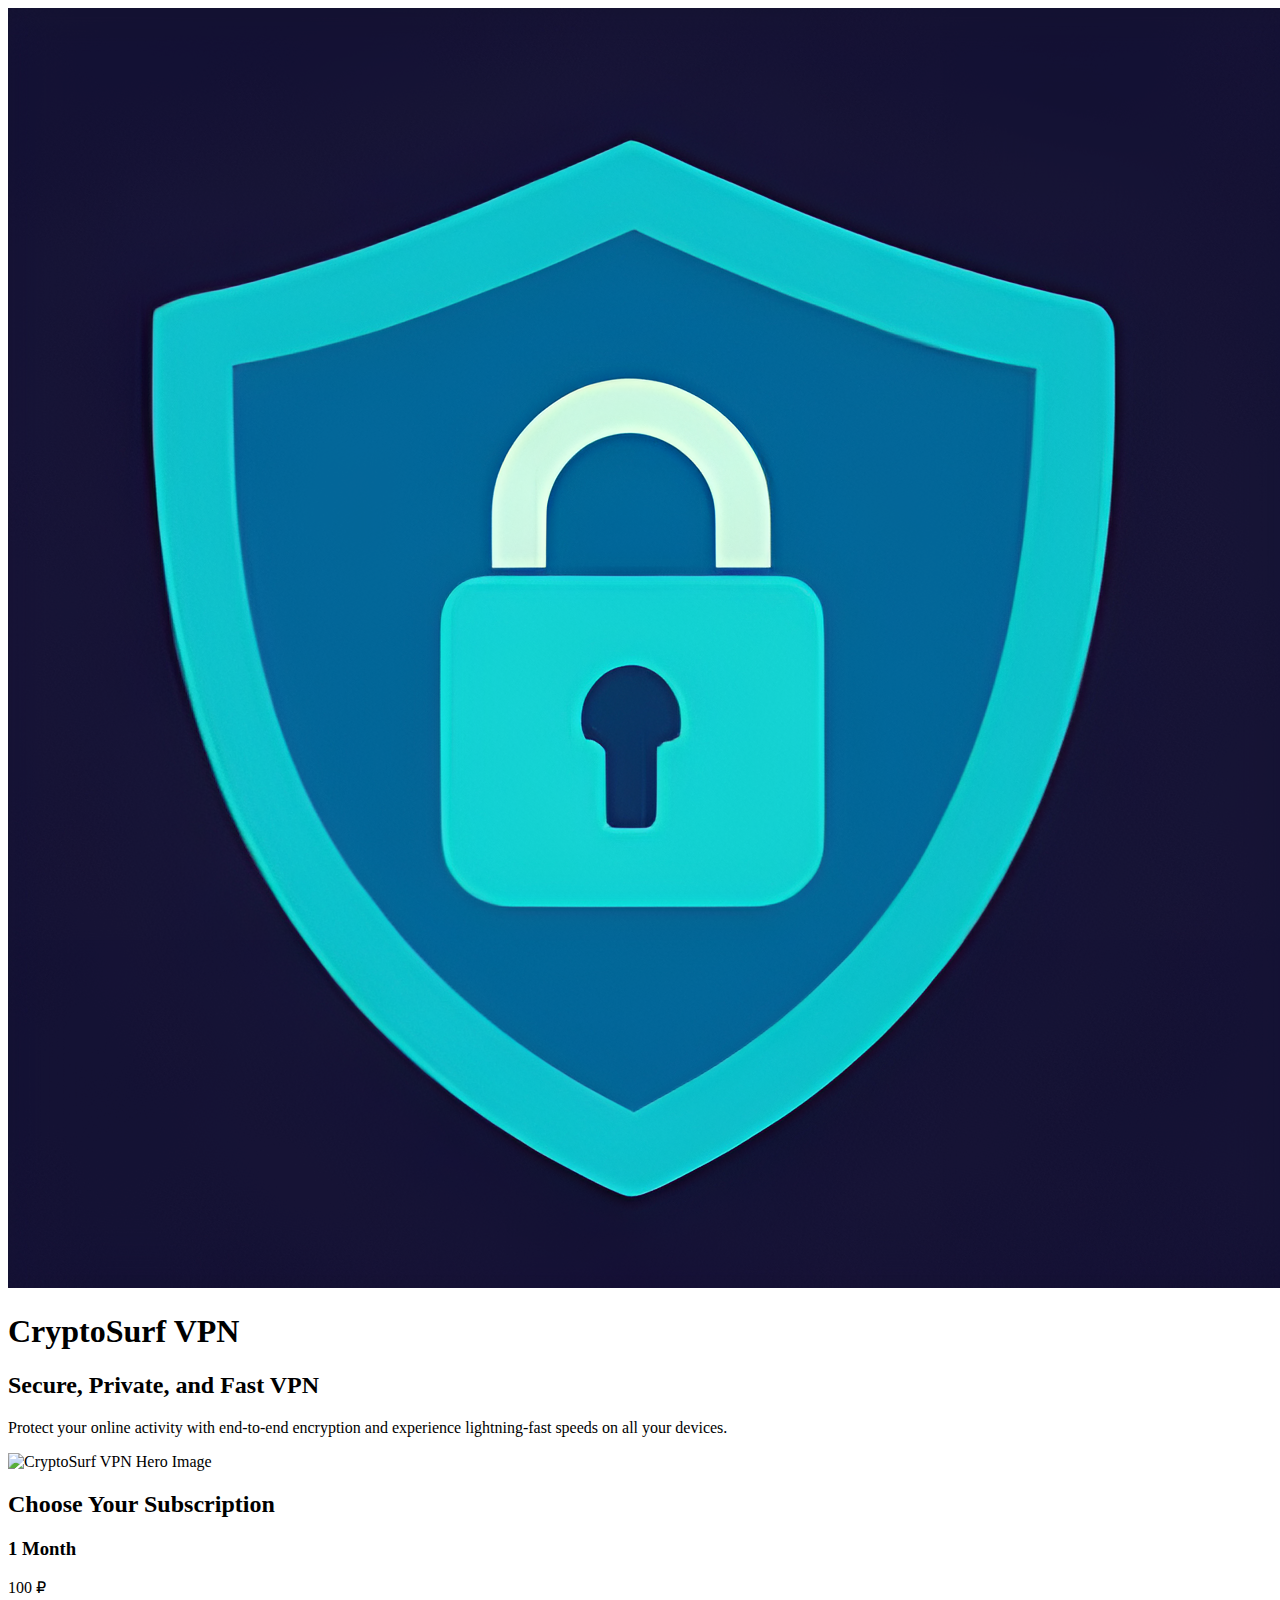
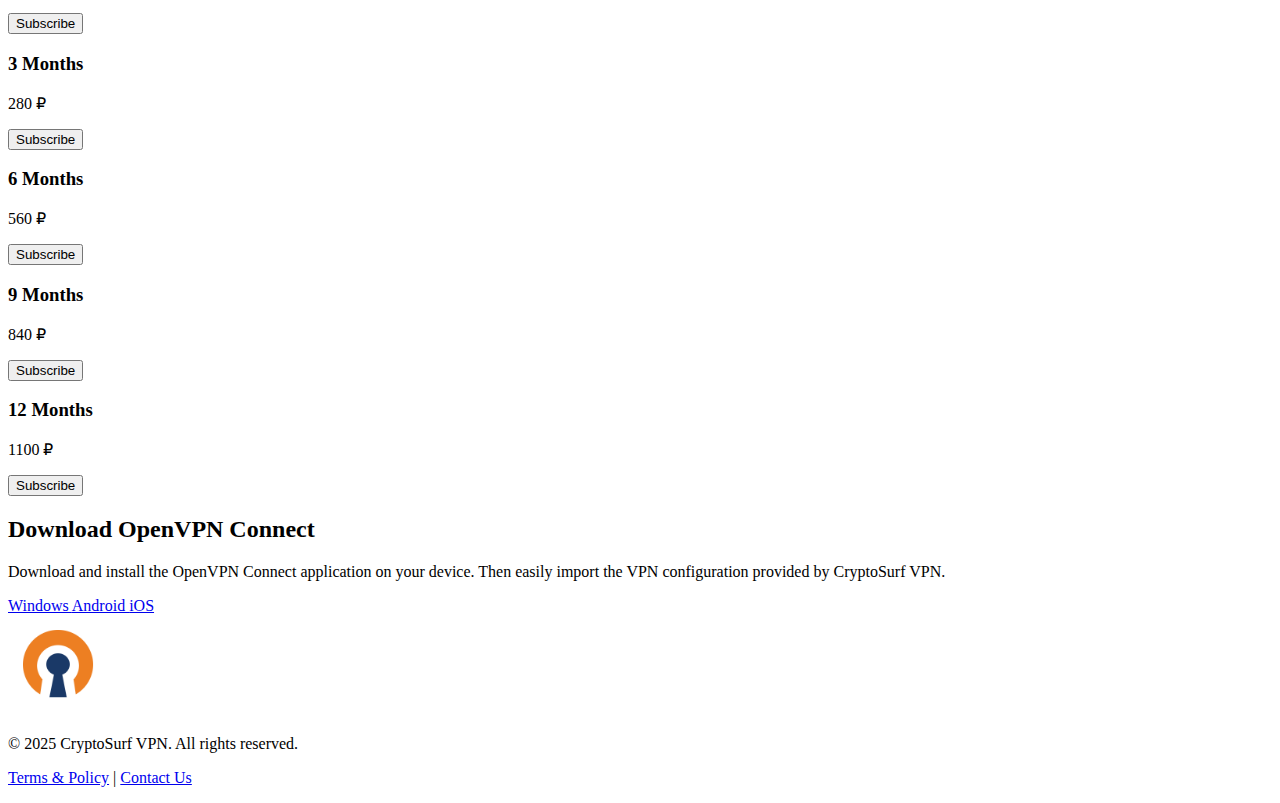
==== index.html @ ebb80f8a "Initial Commit" ====
<!DOCTYPE html>
<html lang="en">
<head>
  <meta charset="UTF-8" />
  <title>CryptoSurf VPN</title>
  <link rel="stylesheet" href="styles.css" />
  <!-- You can include additional meta tags or icons as needed -->
</head>
<body>
  <!-- HEADER -->
  <header>
    <div class="logo-container">
      <!-- Replace the src with your own CryptoSurf VPN logo image -->
      <img src="/images/logotip.jpg" alt="CryptoSurf VPN Logo">
      <h1>CryptoSurf VPN</h1>
    </div>
    <!-- Optional Navigation or Links -->
    <nav>
      <!-- You can add anchor links to different sections if needed -->
      <!-- <a href="#plans">Plans</a> -->
      <!-- <a href="#download">Download</a> -->
    </nav>
  </header>

  <!-- HERO SECTION -->
  <section class="hero">
    <div class="hero-content">
      <h2>Secure, Private, and Fast VPN</h2>
      <p>
        Protect your online activity with end-to-end encryption and experience lightning-fast speeds on all your devices. 
      </p>
      <!-- Replace the src with your second CryptoSurf VPN image if desired -->
      <img src="/images/logo.png" alt="CryptoSurf VPN Hero Image" />
    </div>
  </section>

  <!-- PLANS SECTION -->
  <section class="plans" id="plans">
    <h2>Choose Your Subscription</h2>
    <div class="plan-cards">
      <div class="plan">
        <h3>1 Month</h3>
        <p class="price">100 ₽</p>
        <button>Subscribe</button>
      </div>
      <div class="plan">
        <h3>3 Months</h3>
        <p class="price">280 ₽</p>
        <button>Subscribe</button>
      </div>
      <div class="plan">
        <h3>6 Months</h3>
        <p class="price">560 ₽</p>
        <button>Subscribe</button>
      </div>
      <div class="plan">
        <h3>9 Months</h3>
        <p class="price">840 ₽</p>
        <button>Subscribe</button>
      </div>
      <div class="plan">
        <h3>12 Months</h3>
        <p class="price">1100 ₽</p>
        <button>Subscribe</button>
      </div>
    </div>
  </section>

  <!-- DOWNLOAD SECTION -->
  <section class="download" id="download">
    <h2>Download OpenVPN Connect</h2>
    <p>
      Download and install the OpenVPN Connect application on your device. Then easily import the VPN configuration provided by CryptoSurf VPN.
    </p>
    <div class="download-links">
      <a href="https://openvpn.net/client/client-connect-vpn-for-windows/" target="_blank">
        Windows
      </a>
      <a href="https://play.google.com/store/apps/details?id=net.openvpn.openvpn&hl=en&pli=1" target="_blank">
        Android
      </a>
      <a href="https://apps.apple.com/us/app/openvpn-connect-openvpn-app/id590379981" target="_blank">
        iOS
      </a>
    </div>
    <!-- Replace the src with your OpenVPN icon/logo if desired -->
    <img src="/images/ovpn.png" alt="OpenVPN Connect Logo" style="width:100px;">
  </section>

  <!-- FOOTER SECTION -->
  <footer>
    <p>&copy; 2025 CryptoSurf VPN. All rights reserved.</p>
    <p>
      <a href="#terms">Terms &amp; Policy</a> | 
      <a href="#contact">Contact Us</a>
    </p>
  </footer>

</body>
</html>
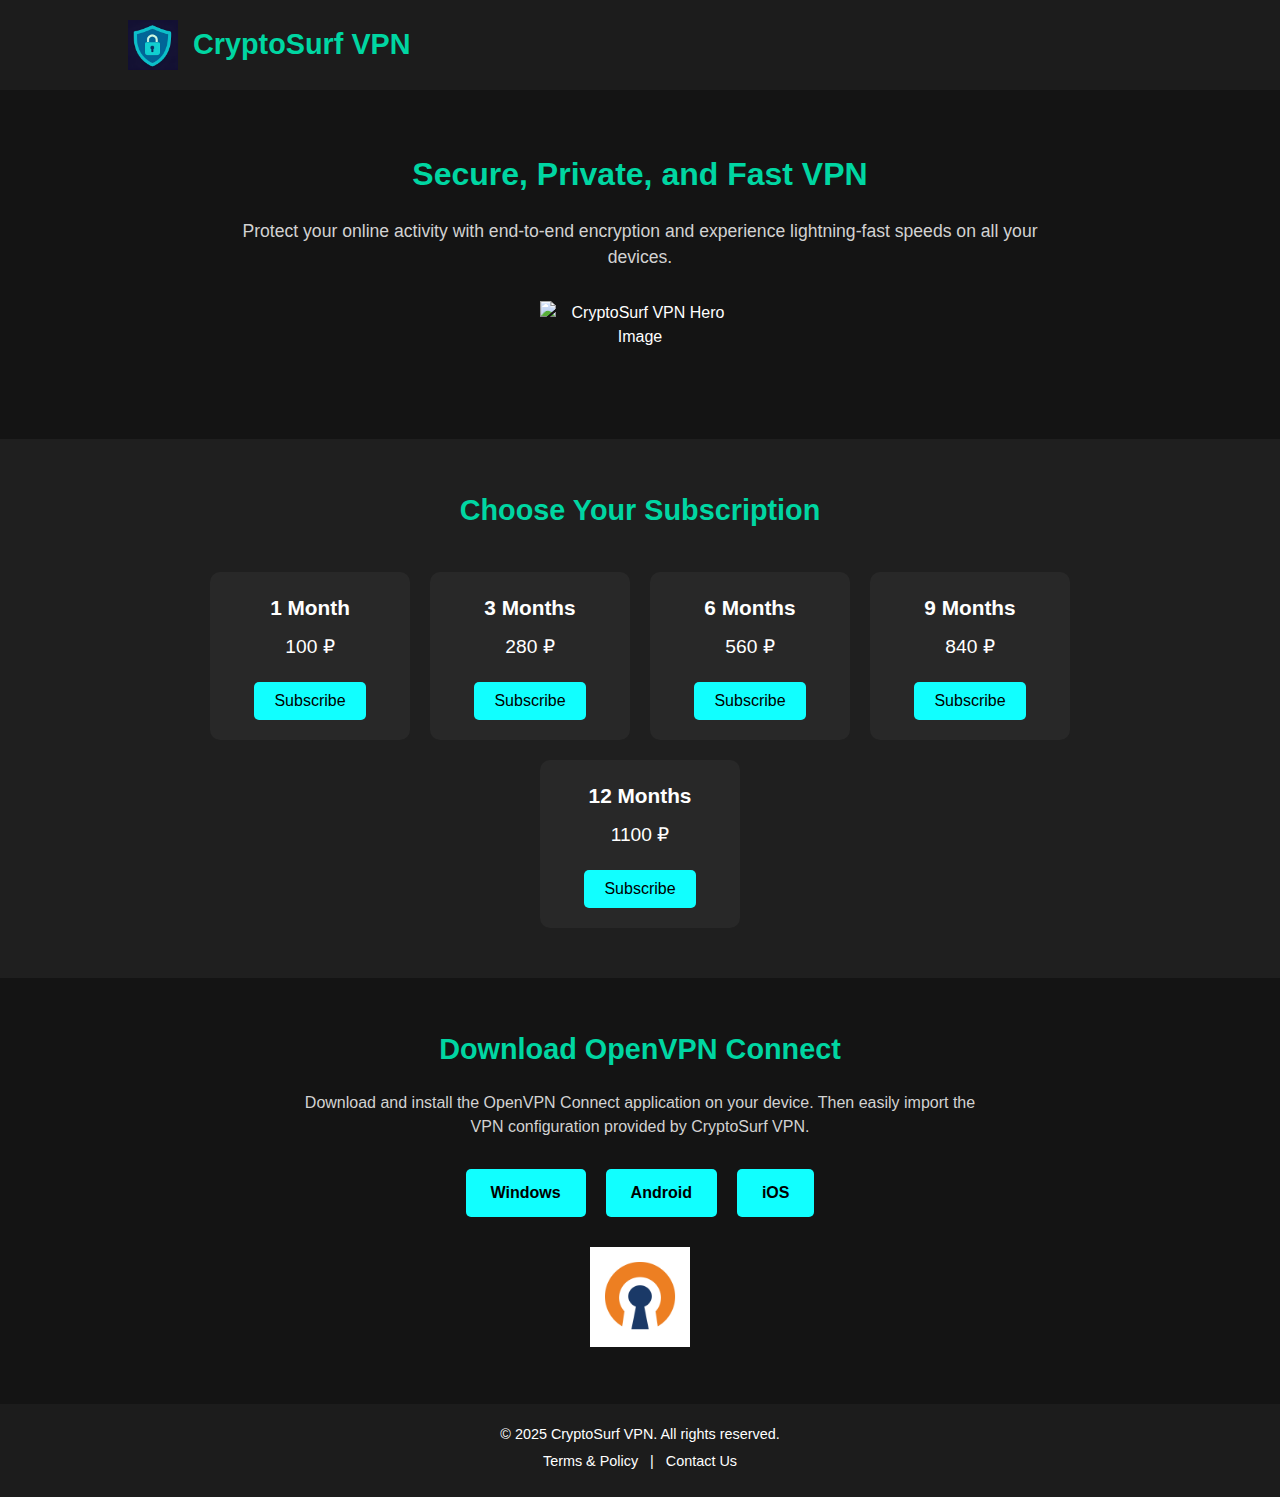
==== commit 15ecceb1: "fixed mismatch in style.css input" ====
--- a/index.html
+++ b/index.html
@@ -3,7 +3,8 @@
 <head>
   <meta charset="UTF-8" />
   <title>CryptoSurf VPN</title>
-  <link rel="stylesheet" href="styles.css" />
+  <link rel="stylesheet" href="style.css" />
+
   <!-- You can include additional meta tags or icons as needed -->
 </head>
 <body>
--- a/style.css
+++ b/style.css
@@ -0,0 +1,218 @@
+* {
+    margin: 0;
+    padding: 0;
+    box-sizing: border-box;
+}
+
+body {
+    font-family: Arial, sans-serif;
+    background-color: #0d0d0d; /* Dark background */
+    color: #ffffff;
+    line-height: 1.5;
+}
+
+/* Header Section */
+header {
+    background-color: #1c1c1c;
+    display: flex;
+    align-items: center;
+    justify-content: space-between;
+    padding: 20px 10%;
+}
+
+header .logo-container {
+    display: flex;
+    align-items: center;
+}
+
+header .logo-container img {
+    height: 50px;
+    margin-right: 15px;
+}
+
+header .logo-container h1 {
+    font-size: 1.8rem;
+    font-weight: bold;
+    color: #00d6a2; /* An accent color for your brand */
+}
+
+nav a {
+    color: #ffffff;
+    text-decoration: none;
+    margin-left: 20px;
+    font-weight: bold;
+    transition: color 0.3s;
+}
+
+nav a:hover {
+    color: #00d6a2;
+}
+
+/* Hero Section */
+.hero {
+    background-color: #141414;
+    text-align: center;
+    padding: 60px 10%;
+}
+
+.hero-content {
+    max-width: 800px;
+    margin: 0 auto;
+}
+
+.hero-content img {
+    width: 200px; /* Adjust as needed */
+    display: block;
+    margin: 30px auto;
+}
+
+.hero-content h2 {
+    font-size: 2rem;
+    margin-bottom: 20px;
+    color: #00d6a2;
+}
+
+.hero-content p {
+    font-size: 1.1rem;
+    margin-bottom: 30px;
+    color: #d2d2d2;
+}
+
+/* Plans Section */
+.plans {
+    background-color: #1f1f1f;
+    padding: 50px 10%;
+}
+
+.plans h2 {
+    text-align: center;
+    font-size: 1.8rem;
+    margin-bottom: 40px;
+    color: #00d6a2;
+}
+
+.plan-cards {
+    display: flex;
+    flex-wrap: wrap;
+    justify-content: center;
+    gap: 20px;
+}
+
+.plan {
+    background-color: #282828;
+    border-radius: 10px;
+    width: 200px;
+    padding: 20px;
+    text-align: center;
+    transition: transform 0.3s;
+}
+
+.plan:hover {
+    transform: translateY(-5px);
+}
+
+.plan h3 {
+    margin-bottom: 10px;
+    font-size: 1.3rem;
+    color: #ffffff;
+}
+
+.plan .price {
+    font-size: 1.2rem;
+    margin-bottom: 20px;
+    color: #fff;
+}
+
+.plan button {
+    background-color: #11FFFF;
+    color: #000;
+    border: none;
+    border-radius: 5px;
+    padding: 10px 20px;
+    font-size: 1rem;
+    cursor: pointer;
+    transition: background-color 0.3s;
+}
+
+.plan button:hover {
+    background-color: #0CE0FE;
+}
+
+/* Download Section */
+.download {
+    background-color: #141414;
+    padding: 50px 10%;
+    text-align: center;
+}
+
+.download h2 {
+    font-size: 1.8rem;
+    margin-bottom: 20px;
+    color: #00d6a2;
+}
+
+.download p {
+    font-size: 1rem;
+    max-width: 700px;
+    margin: 0 auto 30px auto;
+    color: #d2d2d2;
+}
+
+.download-links {
+    display: flex;
+    justify-content: center;
+    flex-wrap: wrap;
+    gap: 20px;
+    margin-bottom: 30px;
+}
+
+.download-links a {
+    display: inline-block;
+    text-decoration: none;
+    color: #000000;
+    background-color: #11FFFF;
+    padding: 12px 25px;
+    border-radius: 5px;
+    font-weight: bold;
+    transition: background-color 0.3s;
+}
+
+.download-links a:hover {
+    background-color: #0CE0FE;
+}
+
+/* Footer Section */
+footer {
+    background-color: #1c1c1c;
+    padding: 20px 10%;
+    text-align: center;
+    font-size: 0.9rem;
+    color: #ffffff;
+}
+
+footer p {
+    margin-bottom: 5px;
+}
+
+footer a {
+    color: #ffffff;
+    text-decoration: none;
+    margin: 0 8px;
+    transition: color 0.3s;
+}
+
+footer a:hover {
+    color: #00d6a2;
+}
+
+/* Responsive Design for smaller screens */
+@media (max-width: 768px) {
+    .plan-cards {
+        flex-direction: column;
+        align-items: center;
+    }
+    .plan {
+        width: 80%;
+        max-width: 300px;
+    }
+}
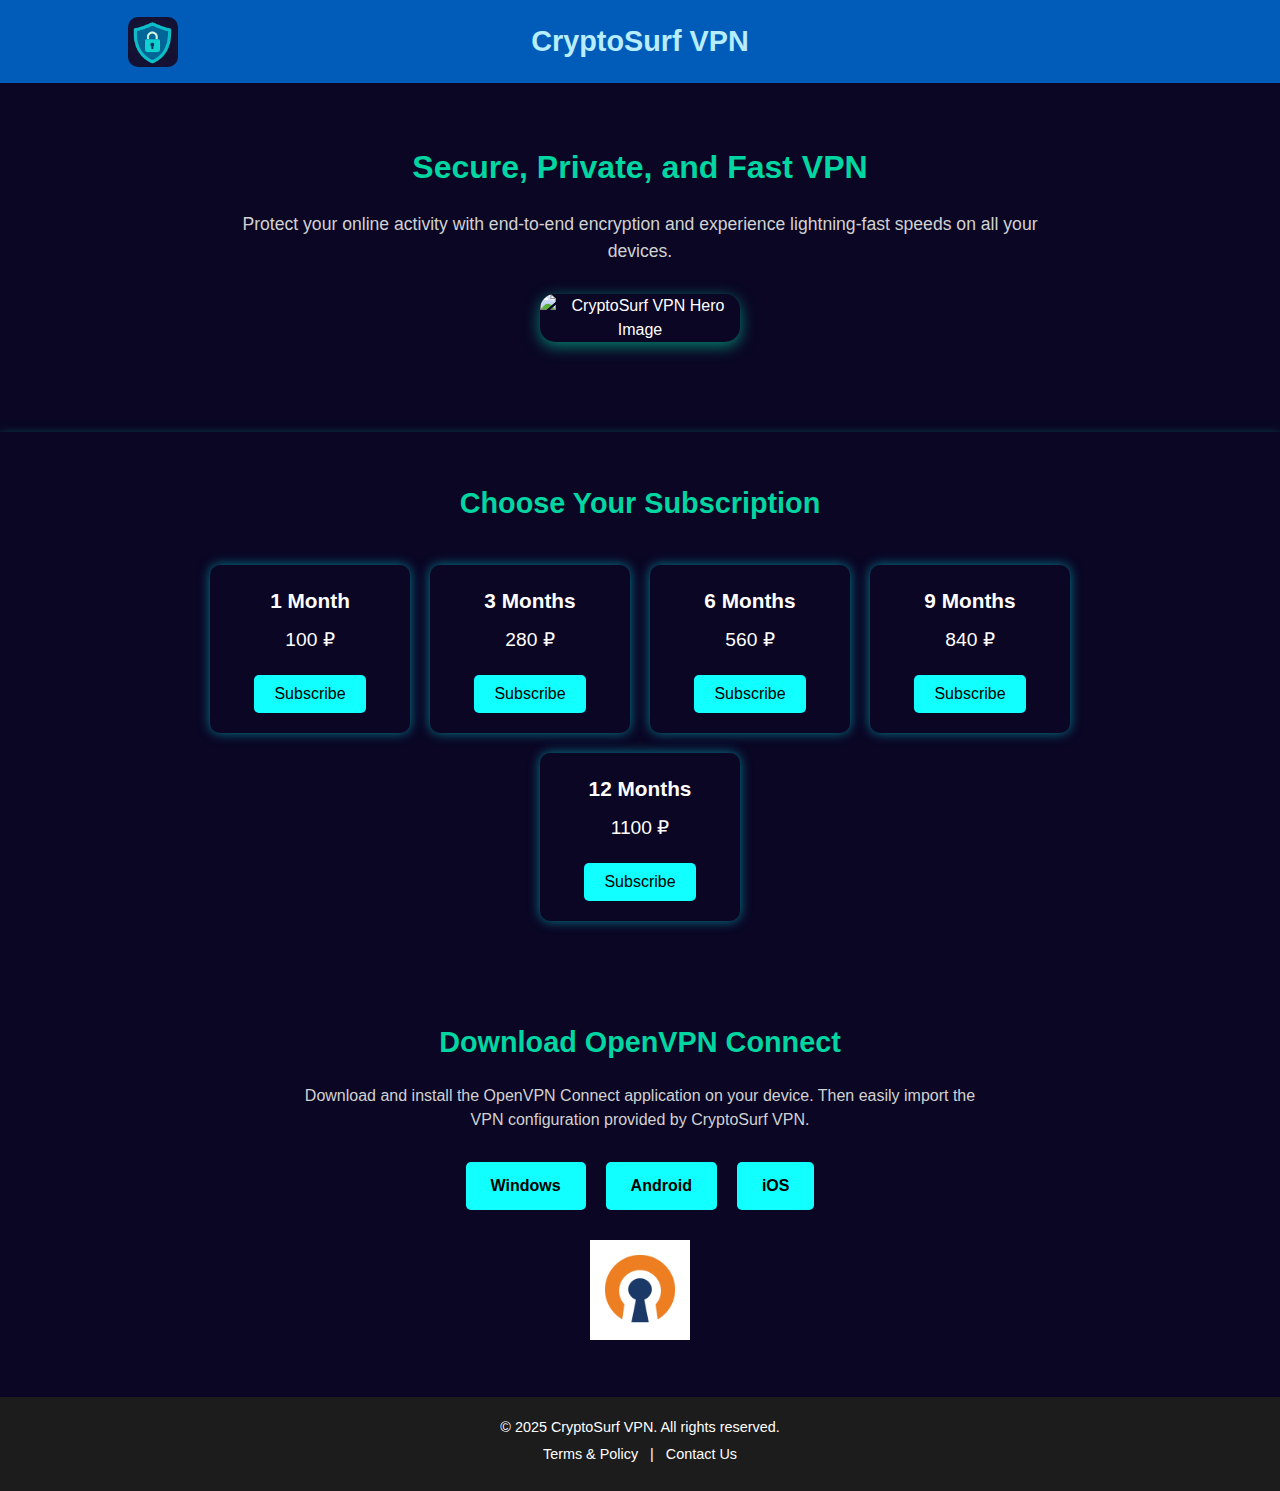
==== commit 334e45bd: "Changed colors to blue and purple, added shadows" ====
--- a/index.html
+++ b/index.html
@@ -4,6 +4,7 @@
   <meta charset="UTF-8" />
   <title>CryptoSurf VPN</title>
   <link rel="stylesheet" href="style.css" />
+  <script src="script.js"></script>
 
   <!-- You can include additional meta tags or icons as needed -->
 </head>
@@ -96,6 +97,5 @@
       <a href="#contact">Contact Us</a>
     </p>
   </footer>
-
 </body>
 </html>
--- a/style.css
+++ b/style.css
@@ -3,39 +3,47 @@
     padding: 0;
     box-sizing: border-box;
 }
-
 body {
     font-family: Arial, sans-serif;
     background-color: #0d0d0d; /* Dark background */
     color: #ffffff;
     line-height: 1.5;
 }
-
 /* Header Section */
 header {
-    background-color: #1c1c1c;
+    background-color: #005CB8;
     display: flex;
     align-items: center;
     justify-content: space-between;
     padding: 20px 10%;
-}
-
+    box-shadow: 0 4px 6px rgba(173, 216, 230, 0.5); /* Light-blue shadow */
+}
 header .logo-container {
     display: flex;
     align-items: center;
-}
-
+    justify-content: center;
+    width: 100%;
+    position: relative;
+}
+header .logo-container img {
+    position: absolute;
+    left: 0;
+}
+header .logo-container h1 {
+    margin: 0 auto;
+}
 header .logo-container img {
     height: 50px;
     margin-right: 15px;
-}
-
+    border-radius: 10px;
+}
 header .logo-container h1 {
     font-size: 1.8rem;
     font-weight: bold;
-    color: #00d6a2; /* An accent color for your brand */
-}
-
+    color: #B8ECFF; /* An accent color for your brand */
+    text-align: center;
+    flex: 1;
+}
 nav a {
     color: #ffffff;
     text-decoration: none;
@@ -43,86 +51,76 @@
     font-weight: bold;
     transition: color 0.3s;
 }
-
 nav a:hover {
     color: #00d6a2;
 }
-
 /* Hero Section */
 .hero {
-    background-color: #141414;
+    background-color: #0A0624;
     text-align: center;
     padding: 60px 10%;
 }
-
 .hero-content {
     max-width: 800px;
     margin: 0 auto;
 }
-
 .hero-content img {
     width: 200px; /* Adjust as needed */
     display: block;
     margin: 30px auto;
-}
-
+    border-radius: 15px; /* Rounded corners */
+    box-shadow: 0 4px 15px rgba(0, 214, 162, 0.6); /* Glowing shadow */
+}
 .hero-content h2 {
     font-size: 2rem;
     margin-bottom: 20px;
     color: #00d6a2;
 }
-
 .hero-content p {
     font-size: 1.1rem;
     margin-bottom: 30px;
     color: #d2d2d2;
 }
-
 /* Plans Section */
 .plans {
-    background-color: #1f1f1f;
+    background-color: #0A0624;
     padding: 50px 10%;
-}
-
+    box-shadow: 0 4px 10px rgba(0, 214, 162, 0.6); /* Glowing shadow */
+}
 .plans h2 {
     text-align: center;
     font-size: 1.8rem;
     margin-bottom: 40px;
     color: #00d6a2;
 }
-
 .plan-cards {
     display: flex;
     flex-wrap: wrap;
     justify-content: center;
     gap: 20px;
 }
-
 .plan {
-    background-color: #282828;
+    background-color: #0A0624;
     border-radius: 10px;
     width: 200px;
     padding: 20px;
     text-align: center;
     transition: transform 0.3s;
-}
-
+    box-shadow: 0 0px 12px rgba(0, 203, 214, 0.6); /* Glowing shadow */
+}
 .plan:hover {
     transform: translateY(-5px);
 }
-
 .plan h3 {
     margin-bottom: 10px;
     font-size: 1.3rem;
     color: #ffffff;
 }
-
 .plan .price {
     font-size: 1.2rem;
     margin-bottom: 20px;
     color: #fff;
 }
-
 .plan button {
     background-color: #11FFFF;
     color: #000;
@@ -133,31 +131,26 @@
     cursor: pointer;
     transition: background-color 0.3s;
 }
-
 .plan button:hover {
     background-color: #0CE0FE;
 }
-
 /* Download Section */
 .download {
-    background-color: #141414;
+    background-color: #0A0624;
     padding: 50px 10%;
     text-align: center;
 }
-
 .download h2 {
     font-size: 1.8rem;
     margin-bottom: 20px;
     color: #00d6a2;
 }
-
 .download p {
     font-size: 1rem;
     max-width: 700px;
     margin: 0 auto 30px auto;
     color: #d2d2d2;
 }
-
 .download-links {
     display: flex;
     justify-content: center;
@@ -165,7 +158,6 @@
     gap: 20px;
     margin-bottom: 30px;
 }
-
 .download-links a {
     display: inline-block;
     text-decoration: none;
@@ -176,11 +168,9 @@
     font-weight: bold;
     transition: background-color 0.3s;
 }
-
 .download-links a:hover {
     background-color: #0CE0FE;
 }
-
 /* Footer Section */
 footer {
     background-color: #1c1c1c;
@@ -189,22 +179,18 @@
     font-size: 0.9rem;
     color: #ffffff;
 }
-
 footer p {
     margin-bottom: 5px;
 }
-
 footer a {
     color: #ffffff;
     text-decoration: none;
     margin: 0 8px;
     transition: color 0.3s;
 }
-
 footer a:hover {
     color: #00d6a2;
 }
-
 /* Responsive Design for smaller screens */
 @media (max-width: 768px) {
     .plan-cards {
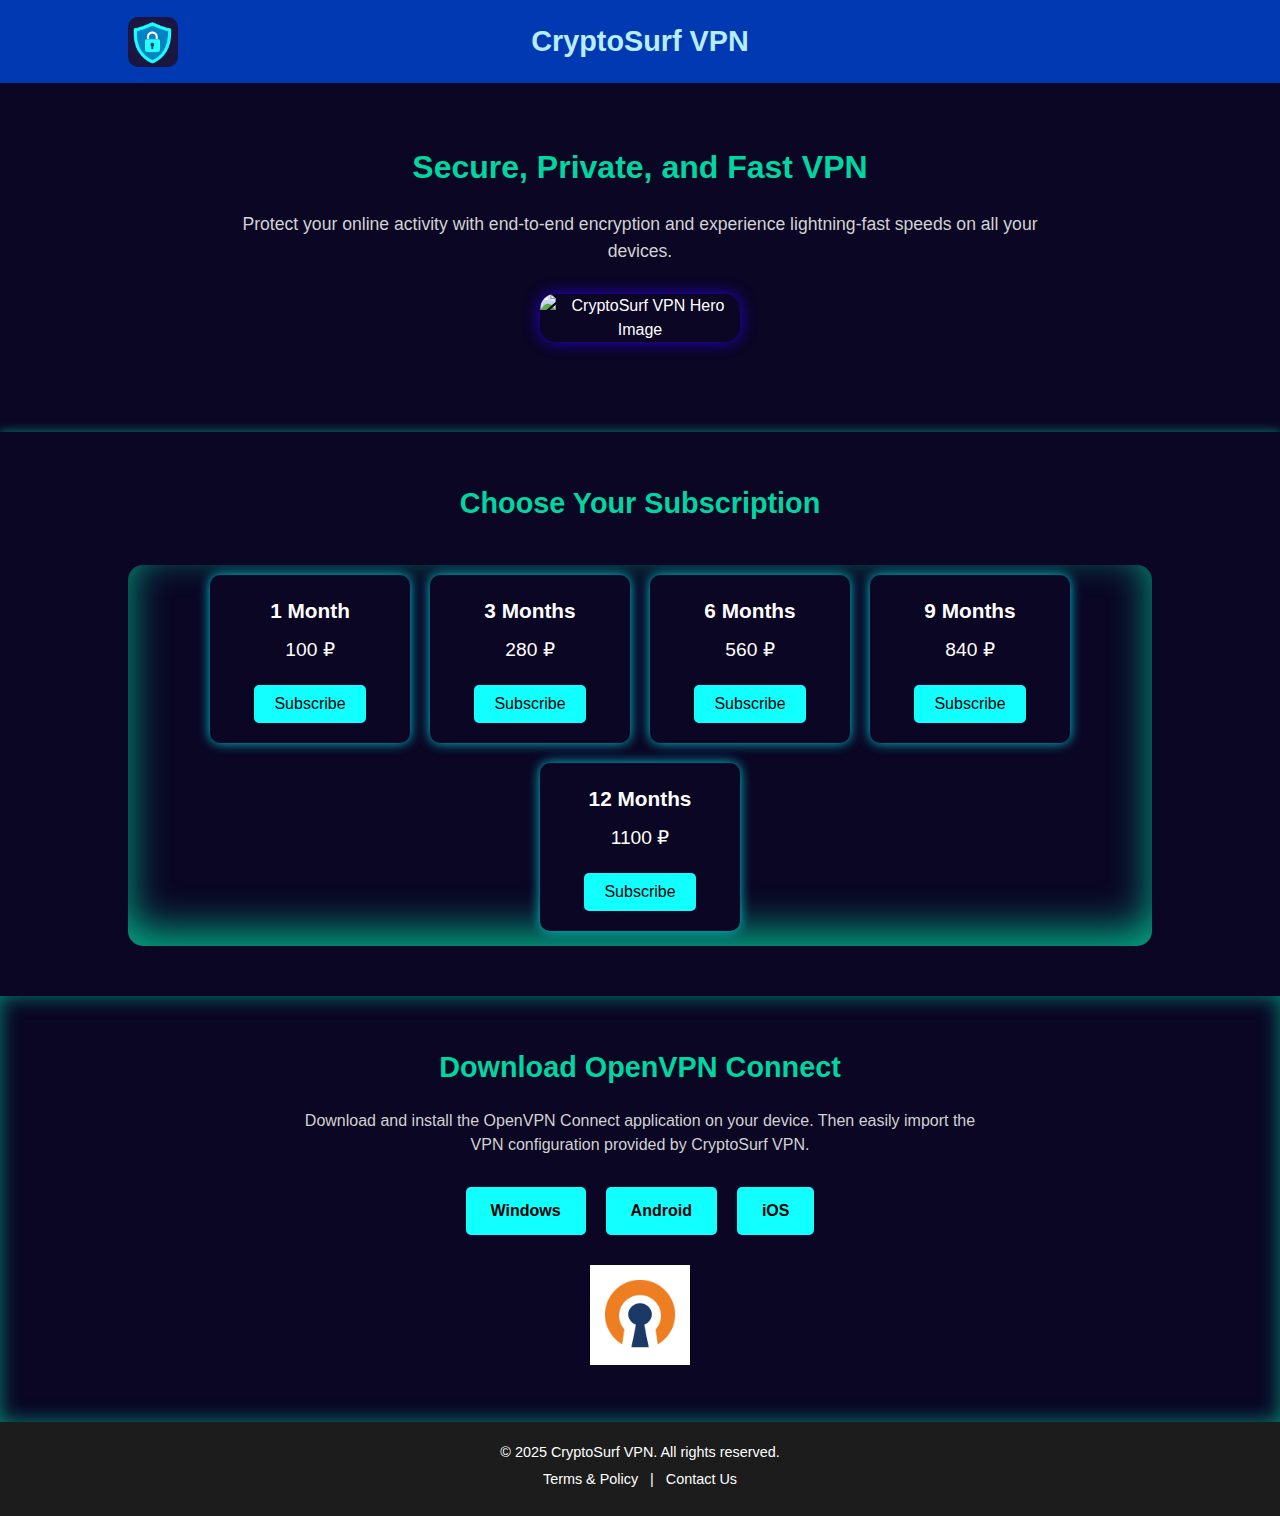
==== commit 2dd3f615: "Changed small logo to a brighter one. Added inset shadows, changed navbar color" ====
--- a/index.html
+++ b/index.html
@@ -12,8 +12,8 @@
   <!-- HEADER -->
   <header>
     <div class="logo-container">
-      <!-- Replace the src with your own CryptoSurf VPN logo image -->
-      <img src="/images/logotip.jpg" alt="CryptoSurf VPN Logo">
+      <!-- Replace the src with your own CryptoSurf VPN small logo image -->
+      <img src="/images/small-logo.jpg" alt="CryptoSurf VPN Logo">
       <h1>CryptoSurf VPN</h1>
     </div>
     <!-- Optional Navigation or Links -->
@@ -32,7 +32,7 @@
         Protect your online activity with end-to-end encryption and experience lightning-fast speeds on all your devices. 
       </p>
       <!-- Replace the src with your second CryptoSurf VPN image if desired -->
-      <img src="/images/logo.png" alt="CryptoSurf VPN Hero Image" />
+      <img src="/images/big-logo.png" alt="CryptoSurf VPN Hero Image" />
     </div>
   </section>
 
--- a/style.css
+++ b/style.css
@@ -11,7 +11,7 @@
 }
 /* Header Section */
 header {
-    background-color: #005CB8;
+    background-color: #003fc7e3;
     display: flex;
     align-items: center;
     justify-content: space-between;
@@ -69,7 +69,7 @@
     display: block;
     margin: 30px auto;
     border-radius: 15px; /* Rounded corners */
-    box-shadow: 0 4px 15px rgba(0, 214, 162, 0.6); /* Glowing shadow */
+    box-shadow: 0 0px 15px rgb(43, 0, 214); /* Glowing shadow */
 }
 .hero-content h2 {
     font-size: 2rem;
@@ -85,7 +85,7 @@
 .plans {
     background-color: #0A0624;
     padding: 50px 10%;
-    box-shadow: 0 4px 10px rgba(0, 214, 162, 0.6); /* Glowing shadow */
+    box-shadow: 0 0px 10px rgba(0, 214, 162, 0.6); /* Glowing shadow */
 }
 .plans h2 {
     text-align: center;
@@ -98,6 +98,11 @@
     flex-wrap: wrap;
     justify-content: center;
     gap: 20px;
+    border-radius: 15px;
+    box-shadow: inset 0px -15px 40px rgba(0, 214, 160, 0.786); /* Glowing shadow */
+    padding: 6px;
+    padding-top: 10px;
+    padding-bottom: 15px;
 }
 .plan {
     background-color: #0A0624;
@@ -106,7 +111,7 @@
     padding: 20px;
     text-align: center;
     transition: transform 0.3s;
-    box-shadow: 0 0px 12px rgba(0, 203, 214, 0.6); /* Glowing shadow */
+    box-shadow: 0 0px 12px rgb(0, 203, 214); /* Glowing shadow */
 }
 .plan:hover {
     transform: translateY(-5px);
@@ -139,6 +144,7 @@
     background-color: #0A0624;
     padding: 50px 10%;
     text-align: center;
+    box-shadow: inset 0 0px 20px rgba(0, 214, 162, 0.6); /* Glowing shadow */
 }
 .download h2 {
     font-size: 1.8rem;
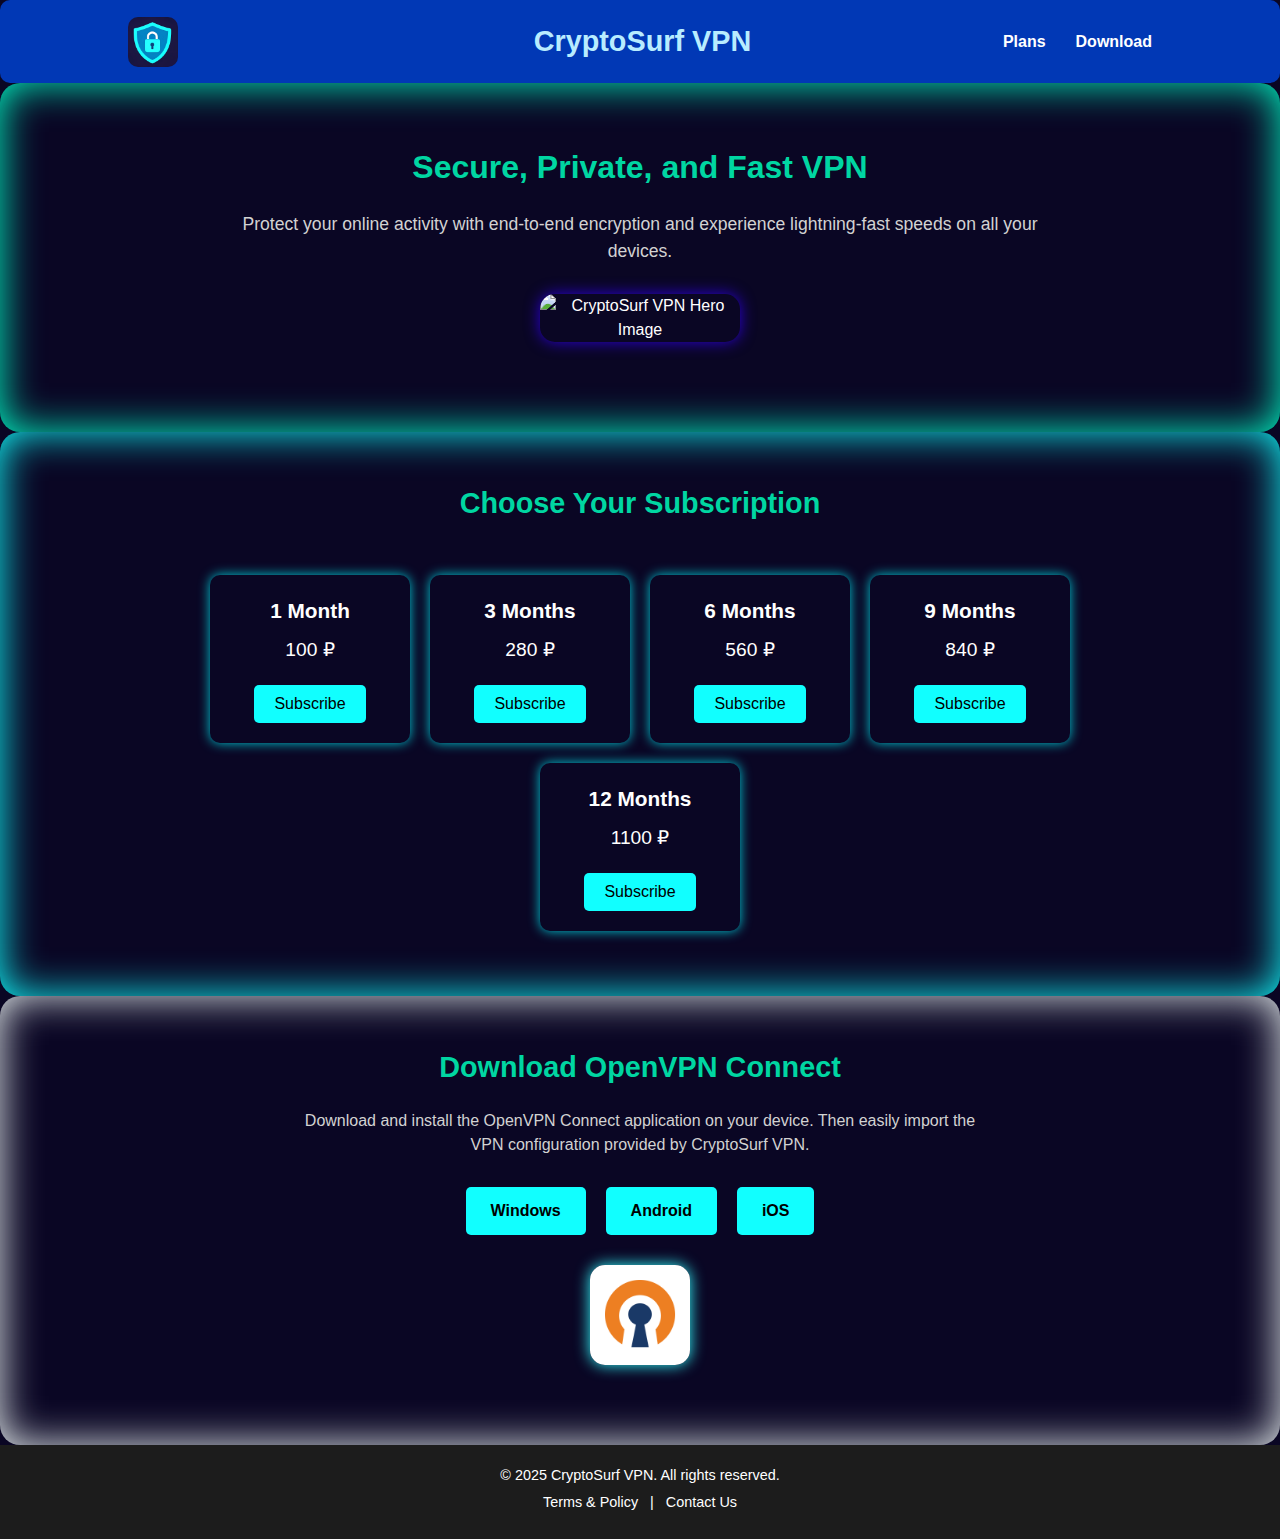
==== commit 01c5d3f3: "changed shadows and image borders" ====
--- a/index.html
+++ b/index.html
@@ -15,13 +15,14 @@
       <!-- Replace the src with your own CryptoSurf VPN small logo image -->
       <img src="/images/small-logo.jpg" alt="CryptoSurf VPN Logo">
       <h1>CryptoSurf VPN</h1>
+      <nav style="display: inline-flex;">
+        <!-- You can add anchor links to different sections if needed -->
+        <a href="#plans" style="display: inline-block; margin-right: 10px;">Plans</a>
+        <a href="#download" style="display: inline-block;">Download</a>
+        <!-- You can add more links or buttons as needed -->
+      </nav>
     </div>
     <!-- Optional Navigation or Links -->
-    <nav>
-      <!-- You can add anchor links to different sections if needed -->
-      <!-- <a href="#plans">Plans</a> -->
-      <!-- <a href="#download">Download</a> -->
-    </nav>
   </header>
 
   <!-- HERO SECTION -->
--- a/style.css
+++ b/style.css
@@ -5,18 +5,19 @@
 }
 body {
     font-family: Arial, sans-serif;
-    background-color: #0d0d0d; /* Dark background */
+    background-color: #0A0624; /* Dark background */
     color: #ffffff;
     line-height: 1.5;
 }
 /* Header Section */
 header {
     background-color: #003fc7e3;
+    position: relative;
     display: flex;
     align-items: center;
     justify-content: space-between;
     padding: 20px 10%;
-    box-shadow: 0 4px 6px rgba(173, 216, 230, 0.5); /* Light-blue shadow */
+    border-radius: 10px;
 }
 header .logo-container {
     display: flex;
@@ -39,6 +40,7 @@
 }
 header .logo-container h1 {
     font-size: 1.8rem;
+    margin-left: 17%;
     font-weight: bold;
     color: #B8ECFF; /* An accent color for your brand */
     text-align: center;
@@ -59,6 +61,8 @@
     background-color: #0A0624;
     text-align: center;
     padding: 60px 10%;
+    border-radius: 20px;
+    box-shadow: inset 0 0px 40px rgb(0, 255, 200); /* Glowing shadow */
 }
 .hero-content {
     max-width: 800px;
@@ -85,7 +89,8 @@
 .plans {
     background-color: #0A0624;
     padding: 50px 10%;
-    box-shadow: 0 0px 10px rgba(0, 214, 162, 0.6); /* Glowing shadow */
+    border-radius: 20px;
+    box-shadow: inset 0 0px 40px #11FFFF; /* Glowing shadow */
 }
 .plans h2 {
     text-align: center;
@@ -99,7 +104,7 @@
     justify-content: center;
     gap: 20px;
     border-radius: 15px;
-    box-shadow: inset 0px -15px 40px rgba(0, 214, 160, 0.786); /* Glowing shadow */
+    /* box-shadow: inset 0px -15px 40px rgba(0, 214, 160, 0.786); /* Glowing shadow */
     padding: 6px;
     padding-top: 10px;
     padding-bottom: 15px;
@@ -144,7 +149,15 @@
     background-color: #0A0624;
     padding: 50px 10%;
     text-align: center;
-    box-shadow: inset 0 0px 20px rgba(0, 214, 162, 0.6); /* Glowing shadow */
+    border-radius: 20px;
+    box-shadow: inset 0 0px 40px rgba(247, 255, 253, 0.948); /* Glowing shadow */
+}
+.download img {
+    width: 200px; /* Adjust as needed */
+    display: block;
+    margin: 30px auto;
+    border-radius: 15px; /* Rounded corners */
+    box-shadow: 0 0px 15px rgb(51, 252, 255); /* Glowing shadow */
 }
 .download h2 {
     font-size: 1.8rem;
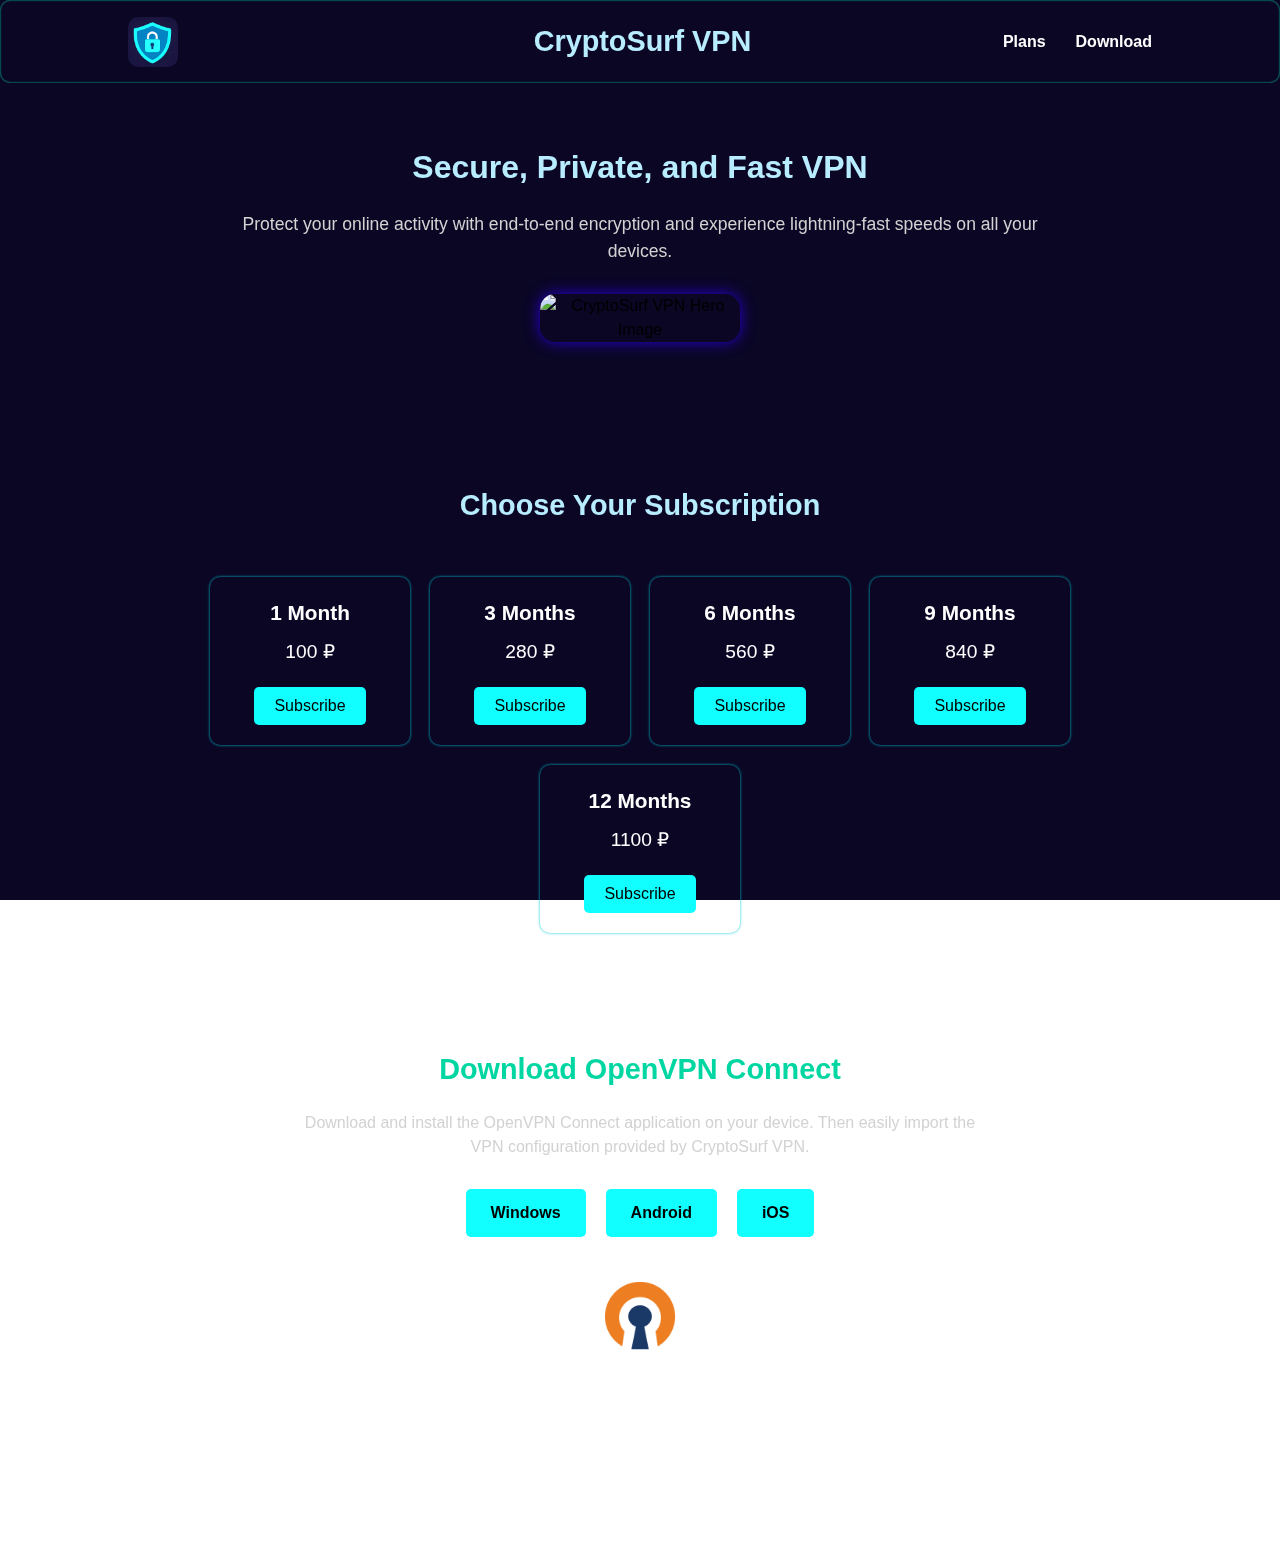
==== commit 2996d0b6: "added particles animation, removed shadows" ====
--- a/index.html
+++ b/index.html
@@ -4,7 +4,6 @@
   <meta charset="UTF-8" />
   <title>CryptoSurf VPN</title>
   <link rel="stylesheet" href="style.css" />
-  <script src="script.js"></script>
 
   <!-- You can include additional meta tags or icons as needed -->
 </head>
@@ -24,7 +23,7 @@
     </div>
     <!-- Optional Navigation or Links -->
   </header>
-
+  <div id="particles-js"></div>
   <!-- HERO SECTION -->
   <section class="hero">
     <div class="hero-content">
@@ -36,7 +35,7 @@
       <img src="/images/big-logo.png" alt="CryptoSurf VPN Hero Image" />
     </div>
   </section>
-
+  <div class="hero-plans-line"></div>
   <!-- PLANS SECTION -->
   <section class="plans" id="plans">
     <h2>Choose Your Subscription</h2>
@@ -68,7 +67,6 @@
       </div>
     </div>
   </section>
-
   <!-- DOWNLOAD SECTION -->
   <section class="download" id="download">
     <h2>Download OpenVPN Connect</h2>
@@ -98,5 +96,15 @@
       <a href="#contact">Contact Us</a>
     </p>
   </footer>
+  <!-- Optional JavaScript for particles.js or other scripts -->
+  <script src="https://code.jquery.com/jquery-2.2.4.js"></script>
+  <script src="particles.js"></script>
+  <script>
+    $(document).ready(function() {
+      particlesJS.load('particles-js', function() {
+        console.log('callback - particles.js config loaded');
+      });
+    });
+  </script>
 </body>
 </html>
--- a/style.css
+++ b/style.css
@@ -3,21 +3,20 @@
     padding: 0;
     box-sizing: border-box;
 }
+
 body {
     font-family: Arial, sans-serif;
-    background-color: #0A0624; /* Dark background */
-    color: #ffffff;
     line-height: 1.5;
 }
 /* Header Section */
 header {
-    background-color: #003fc7e3;
     position: relative;
     display: flex;
     align-items: center;
     justify-content: space-between;
     padding: 20px 10%;
     border-radius: 10px;
+    box-shadow: inset 0 0px 2px rgb(0, 255, 200); /* Glowing shadow */
 }
 header .logo-container {
     display: flex;
@@ -58,11 +57,10 @@
 }
 /* Hero Section */
 .hero {
-    background-color: #0A0624;
+    background-color: rgb(10, 6, 36, 0%);
     text-align: center;
     padding: 60px 10%;
     border-radius: 20px;
-    box-shadow: inset 0 0px 40px rgb(0, 255, 200); /* Glowing shadow */
 }
 .hero-content {
     max-width: 800px;
@@ -78,25 +76,31 @@
 .hero-content h2 {
     font-size: 2rem;
     margin-bottom: 20px;
-    color: #00d6a2;
+    color: #B8ECFF;
 }
 .hero-content p {
     font-size: 1.1rem;
     margin-bottom: 30px;
     color: #d2d2d2;
 }
+.hero-plans-line {
+    width: 100%;
+    height: 2px;
+    color: #11FFFF;
+    z-index: 1;
+}
 /* Plans Section */
 .plans {
-    background-color: #0A0624;
+    background-color: rgb(10, 6, 36, 0%);
     padding: 50px 10%;
     border-radius: 20px;
-    box-shadow: inset 0 0px 40px #11FFFF; /* Glowing shadow */
+    /* box-shadow: inset 0 0px 40px #11FFFF; /* Glowing shadow */
 }
 .plans h2 {
     text-align: center;
     font-size: 1.8rem;
     margin-bottom: 40px;
-    color: #00d6a2;
+    color: #B8ECFF;
 }
 .plan-cards {
     display: flex;
@@ -104,19 +108,18 @@
     justify-content: center;
     gap: 20px;
     border-radius: 15px;
-    /* box-shadow: inset 0px -15px 40px rgba(0, 214, 160, 0.786); /* Glowing shadow */
     padding: 6px;
     padding-top: 10px;
     padding-bottom: 15px;
 }
 .plan {
-    background-color: #0A0624;
+    background-color: rgb(10, 6, 36, 0%);
     border-radius: 10px;
     width: 200px;
     padding: 20px;
     text-align: center;
     transition: transform 0.3s;
-    box-shadow: 0 0px 12px rgb(0, 203, 214); /* Glowing shadow */
+    box-shadow: 0 0px 3px rgb(0, 203, 214); /* Glowing shadow */
 }
 .plan:hover {
     transform: translateY(-5px);
@@ -146,18 +149,18 @@
 }
 /* Download Section */
 .download {
-    background-color: #0A0624;
+    background-color: rgb(10, 6, 36, 0%);
     padding: 50px 10%;
     text-align: center;
     border-radius: 20px;
-    box-shadow: inset 0 0px 40px rgba(247, 255, 253, 0.948); /* Glowing shadow */
+    /* box-shadow: inset 0 0px 40px rgba(247, 255, 253, 0.948); /* Glowing shadow */
 }
 .download img {
     width: 200px; /* Adjust as needed */
     display: block;
     margin: 30px auto;
     border-radius: 15px; /* Rounded corners */
-    box-shadow: 0 0px 15px rgb(51, 252, 255); /* Glowing shadow */
+    /* box-shadow: 0 0px 15px rgb(51, 252, 255); /* Glowing shadow */
 }
 .download h2 {
     font-size: 1.8rem;
@@ -192,7 +195,7 @@
 }
 /* Footer Section */
 footer {
-    background-color: #1c1c1c;
+    background-color: rgb(28, 28, 28, 0%);
     padding: 20px 10%;
     text-align: center;
     font-size: 0.9rem;
@@ -209,6 +212,16 @@
 }
 footer a:hover {
     color: #00d6a2;
+}
+#particles-js{
+    width: 100%;
+    height: 100%;
+    background-size: cover;
+    background-color: #0A0624;
+    background-position: 70% 70%;
+    position: fixed;
+    top: 0px;
+    z-index:-1;
 }
 /* Responsive Design for smaller screens */
 @media (max-width: 768px) {
